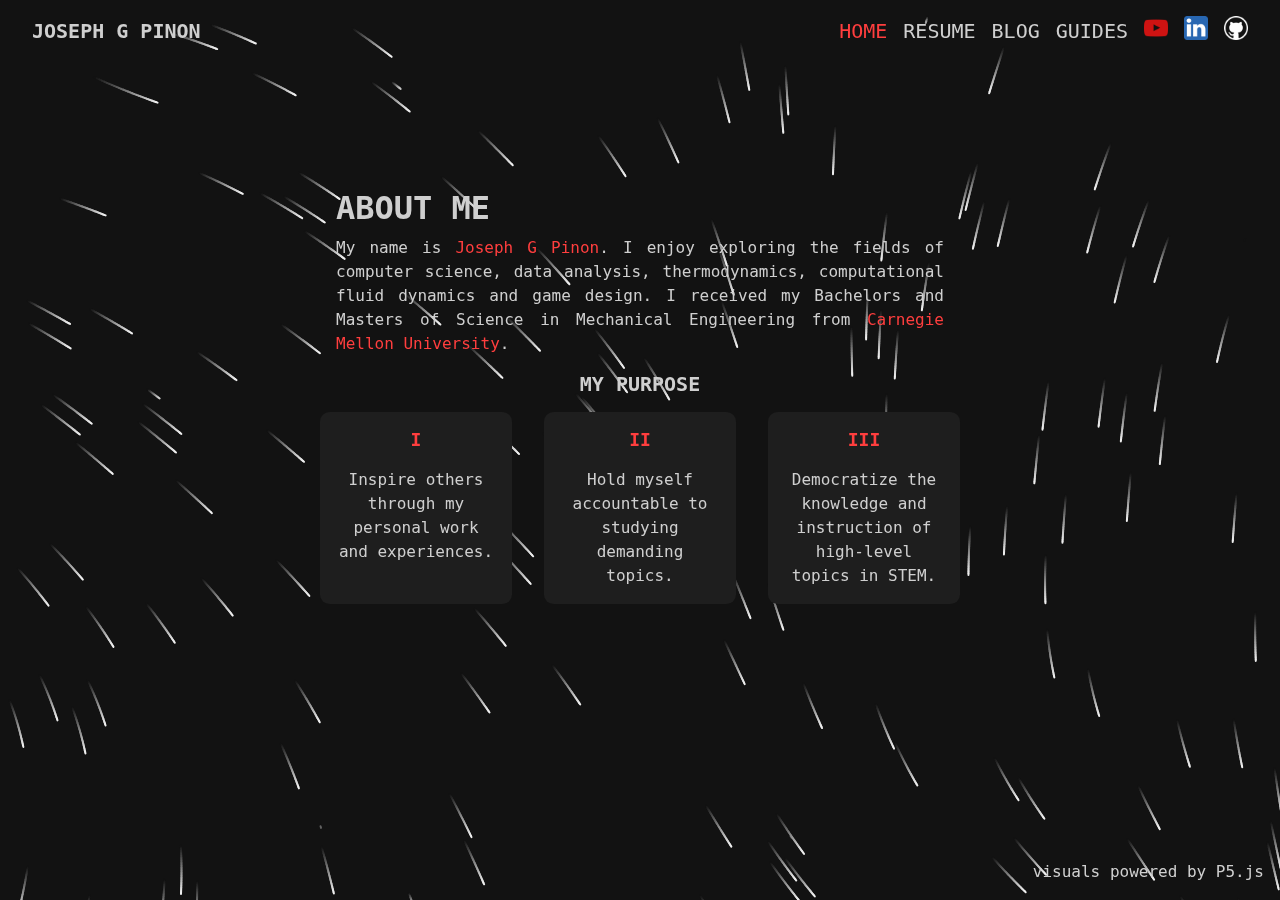
==== index.html @ daf1e98b "init" ====
<!DOCTYPE html>
<html lang="en">
<head>
    <meta charset="UTF-8">
    <meta name="viewport" content="width=device-width, initial-scale=1.0">
    <title>Joseph G Pinon</title>
    <link rel="stylesheet" href="/style.css">
    <script src="/libraries/p5.min.js"></script>
    <script src="libraries/p5.sound.min.js"></script>
</head>
<body>
    <Header> 
        <div class ="header-name">
            <a class = "nav-link" href = "index.html">JOSEPH G PINON</a>
        </div>
        <nav> 
            <ul class = "nav-header">
                <li><a class = "nav-link active" href = "/index.html">HOME</a></li>
                <li><a class = "nav-link" href = "/media/resume.pdf" target="_blank">RESUME</a></li>
                <li><a class = "nav-link" href = "/blog/blog.html">BLOG</a></li>
                <li><a class = "nav-link" href = "/guides/guides.html" >GUIDES</a></li>
            </ul>     
            <ul class = "icon-header">
                <li><a class = "nav-link" href = "/index.html"><img class = "icon" src = "/media/youtube.png"></a></li>
                <li><a class = "nav-link" href = "https://www.linkedin.com/in/joseph-pi%C3%B1on-65b6961a6/" target="_blank"><img class = "icon" src = "/media/linkedIn.png"></a></li>
                <li><a class = "nav-link" href = "https://github.com/joseph-pinon" target="_blank"><img class = "icon" src = "/media/github.png"></a></li>
            </ul>
        </nav>
    </Header>
    <div id = "home-canvas-container"></div>
    <main class = "home">
        <section>
            <h1>ABOUT ME</h1> 
            <div class = "home-about">
                <p>My name is <mark>Joseph G Pinon</mark>. I enjoy exploring the fields of computer science, data analysis, thermodynamics, computational fluid dynamics and game design. I received my Bachelors and Masters of Science in Mechanical Engineering from <mark>Carnegie Mellon University</mark>.</p> 
            </div>   
        </section>
        <section>
            <h2 class = "home-purpose">MY PURPOSE</h2> 
            <ol class = "home-purpose-container">
                <li class = "home-purpose-container-item">
                    <a>
                        <h3><mark>I</mark></h3>
                        <p>Inspire others through my personal work and experiences.</p>
                    </a>
                </li>
                <li class = "home-purpose-container-item">
                    <a>
                        <h3><mark>II</mark></h3>
                        <p>Hold myself accountable to studying demanding topics.</p>
                    </a>
                </li>
                <li class = "home-purpose-container-item">
                    <a>
                        <h3><mark>III</mark></h3>
                        <p>Democratize the knowledge and instruction of high-level topics in STEM.</p>
                    </a>
                </li>     
            </ol>
        </section> 
        <footer class = "home-footer">
            <p>visuals powered by P5.js</p>
        </footer>  
    <main>
    <script src="sketch.js"></script>
</body>
</html>
---- style.css ----
:root{
    --text-color: rgb(207, 207, 207);
    --background-color-main:  rgb(18, 18, 18);
    --background-color-secondary: rgb(30, 30, 30);
    --accent-color: rgb(255, 62, 62);
}

* {
    padding : 0px;
    margin : 0px;
    box-sizing: border-box;
}

body{
    background-color: var(--background-color-main);
    font-family: monospace, sans-serif;  
}

/*Core elements*/
h1{
    font-size: 2rem;
    margin: 1rem;
    color: var(--text-color);
}

h2{
    font-size: 1.25rem;
    margin: 1rem;
    color: var(--text-color)
}

h3{
    font-size: 1.125rem;
    margin: 1rem;
    color: var(--text-color)
}

p{
    font-size: 1rem;
    font-weight:lighter;
    margin: 1rem;
    color: var(--text-color);
}

hr{
   color:var(--text-color);
   margin-bottom: 1rem;
}

mark{
    background-color: transparent;
    color: var(--accent-color);
}

header{
    background-color: transparent;
    padding: 1rem 2rem 1rem 2rem;   
    display: flex;
    row-gap: 0.5rem;
    flex-wrap: wrap;
    align-items: center;
    user-select: none;
}

.header-guide{
    background-color: transparent;
    padding: 1rem 2rem 1rem 2rem;   
    display: flex;
    row-gap: 0.5rem;
    flex-wrap: wrap;
    justify-content: center;
    align-items: center;
    text-align: center;
    user-select: none;
    list-style: none;
}

nav{
    position:static;
    display: flex;
    flex-shrink: 1;
    flex-grow: 0;
    row-gap: 0.5rem;
    column-gap: 1rem;
    flex-wrap: wrap;
    flex-direction: row; 
}

.nav-guide{
    display: block;
}

a{
    text-decoration: none;
    cursor: pointer;
}

.carrot{
    padding: 1rem;
    font-size: 1.25rem;
    color: var(--text-color);
}

.header-name{
    position:static;
    font-weight: Bolder;
    padding-right: 2rem;
    flex-shrink: 0;
    flex-grow: 1;
}

.nav-link{
    font-size: 1.25rem;
    text-decoration: none;
    color: var(--text-color);
}

.nav-link:hover{
    color: var(--accent-color);
}

.nav-header{
    display:flex;
    gap: 1rem;
    list-style-type: none;
    align-items: center;
}

.icon-header{
    display:flex;
    gap: 1rem;
    list-style-type: none;
    align-items: center;
}

.icon{
    height: 1.5rem;
    width: 1.5rem;
}

.active{
    color:var(--accent-color)
}

/* Home Styles */
.home{
    width: clamp(20rem, 50%, 70ch);
    margin: auto;
    margin-top: 15vh;
    line-height: 1.5rem;
    text-align: justify;
    user-select: none;
}

.home-purpose-container{ 
    display: flex;
    flex-wrap: wrap;
    gap: 2rem;
    list-style: none;
}

.home-purpose-container-item{
    cursor: pointer;
    border-radius: 5%;
    background-color: var(--background-color-secondary);
    flex-grow: 1;
    flex-basis: 10rem;
    text-align: center;
    transition: 0.333s;
}

.home-purpose-container-item:hover{
    scale: 1.05;
    transition: 0.33s;
}

.home-purpose{
    text-align: center;
}

.home-canvas{
    position: absolute;
    top:0px;
    left:0px;
    width:100%
}
#home-canvas-container{
    width: 100%;
    height: 100%;
    position: absolute;
    top: 0px;
    left: 0px;
    z-index: -1;
    overflow: hidden;
}

.home-footer{
    position:absolute;
    right: 0px;
    bottom: 0px;
}

/* Guides Styles */
.guides-container{
    margin-top: 2rem;
    margin-left: auto;
    margin-right: auto;
    margin-bottom: 2rem;

    width: 75%;

    display: grid;
    gap: 2rem;
    grid-template-columns: repeat(auto-fit, minmax(min(20rem, 100%), auto));
}

.guides-group{
    border-radius: 2%;
    background-color: var(--background-color-secondary);
    overflow: hidden;
    transition: 0.3s;
}

.guides-group:hover{
    scale: 1.05;
    transition: 0.3s;
}

.guide-icon{
    width: 100%;
    height: 10rem;
    object-fit: cover;
}

.page-header{
    text-align: center;
}

.page-description{
    text-align: center;
    margin-left: auto;
    margin-right: auto;
    width: clamp(1rem, 75%, 80ch);
}

.lesson-description{
    margin-top: 0.5rem;
    margin-bottom: 0.5rem;
}

.guide{
    max-width: 90ch;
    min-width: auto;
    margin: auto;
    overflow: auto;
    background-color: var(--background-color-secondary);
}

.body-lesson{
    display: grid;
    height: 100vh;
    grid-template-columns: min-content auto;
    grid-template-rows:min-content auto;
    
}

.nav-lesson{
    display: block;
    grid-column-start: 1;
    grid-column-end: 3;
    justify-content: center;
    border-bottom: 1px solid var(--text-color);
}
aside{
    display: flex;
    flex-direction: column;
    color: var(--text-color);
}

.contents{
    margin: 1rem;
    padding-left: 1rem;
    padding-bottom: 1rem;
    padding-right: 2rem;
    background-color: var(--background-color-secondary);
    border-radius: 5px;
    display: block;
    list-style-type: upper-roman;
    list-style-position: inside;
}

.contents li{
    font-size: 1rem;
    position: relative;
}

.contents li a{
    position: absolute;
    left: 4rem;
}

.contents li:hover{
    color: var(--accent-color);
}

.main-guide{
    overflow: auto;
}

.code-header{
    position: relative;
    background-color: red;
}

.lessons-container{
    width: 90%;
    margin: auto;
    display: flex;
    flex-direction: column;
    gap: 0.5rem;
}
.lesson{
    background-color: var(--background-color-secondary);
    border-radius: 10px;
    transition: 0.3s;
}

.lesson:hover{
    transform: translate(1rem, 0px);
    transition: 0.3s;
}

/*Code Styling*/
pre code.hljs {
    display: block;
    overflow-x: auto;
    padding: 1rem;
    border-radius: 1%;
    width: 79ch;
    margin: auto;
    margin-top: 1rem;
    margin-bottom: 1rem;
}
.hljs {
    background: var(--background-color-main);
    color: var(--text-color);
}
.hljs-subst {
    color: #aaa
}
.hljs-section {
    color: #fff
}
.hljs-comment,
.hljs-quote,
.hljs-meta {
    color: #444
}
.hljs-string,
.hljs-symbol,
.hljs-bullet,
.hljs-regexp {
    color: #00cc66
}
.hljs-number,
.hljs-addition {
    color: #00cc66
}
.hljs-built_in,
.hljs-literal,
.hljs-type,
.hljs-template-variable,
.hljs-attribute,
.hljs-link {
    color: #32aaee
}
.hljs-keyword,
.hljs-selector-tag,
.hljs-name,
.hljs-selector-id,
.hljs-selector-class {
    color: var(--accent-color);
}
.hljs-title,
.hljs-deletion,
.hljs-template-tag {
    color: rgb(255, 255, 50);
}

.hljs-variable{
    color: blue;
}

.hljs-title.class_{
    color: rgb(255, 174, 0);
}

.hljs-section,
.hljs-doctag,
.hljs-strong {
    font-weight: bold
}
.hljs-emphasis {
    font-style: italic
}
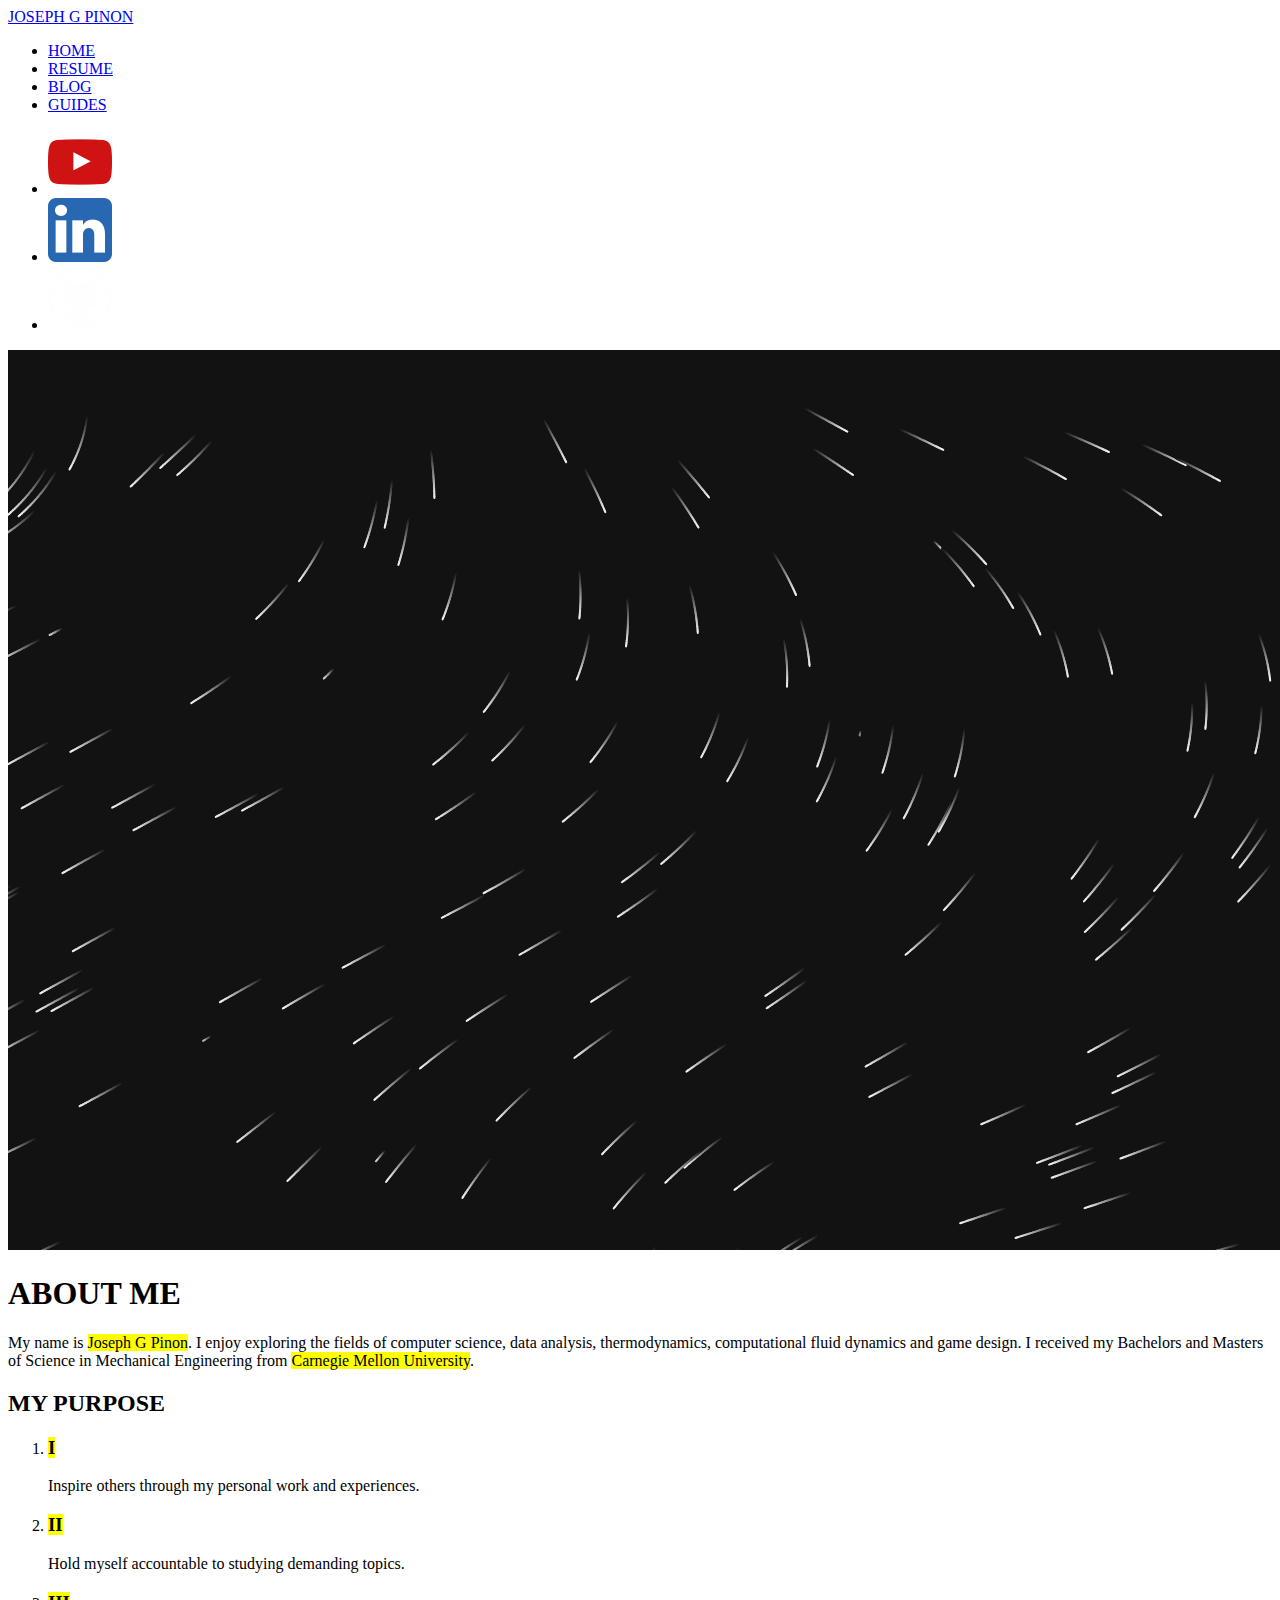
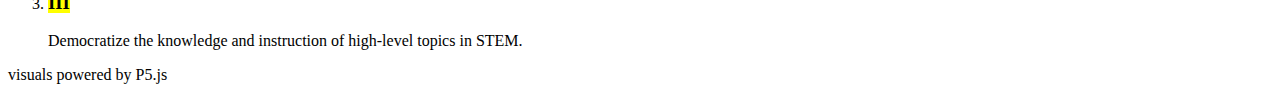
==== commit 670c052e: "Update index.html" ====
--- a/index.html
+++ b/index.html
@@ -4,7 +4,7 @@
     <meta charset="UTF-8">
     <meta name="viewport" content="width=device-width, initial-scale=1.0">
     <title>Joseph G Pinon</title>
-    <link rel="stylesheet" href="/style.css">
+    <link rel="stylesheet" href="website/style.css">
     <script src="/libraries/p5.min.js"></script>
     <script src="libraries/p5.sound.min.js"></script>
 </head>
@@ -64,4 +64,4 @@
     <main>
     <script src="sketch.js"></script>
 </body>
-</html>+</html>
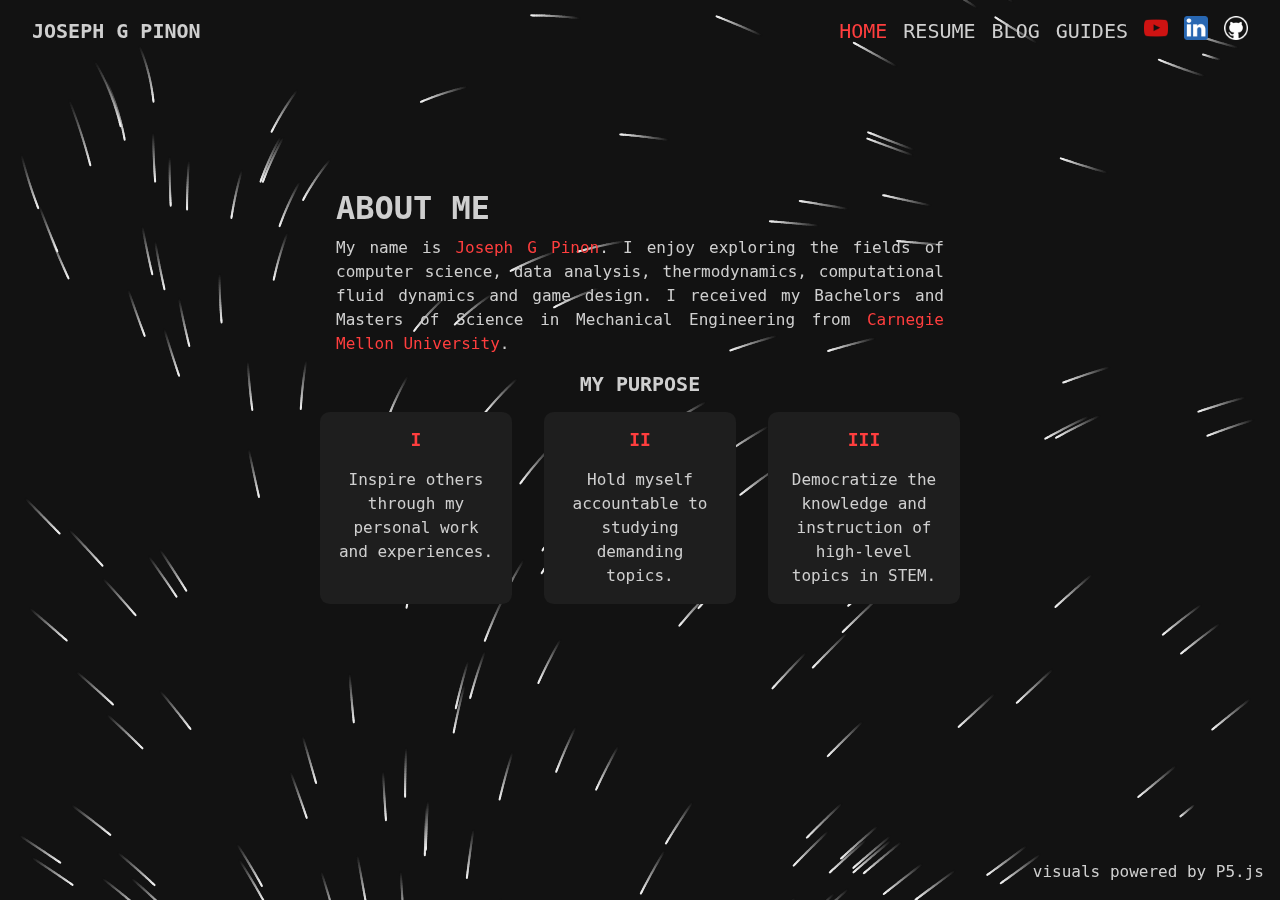
==== commit 0b3b09b4: "Update index.html" ====
--- a/index.html
+++ b/index.html
@@ -4,7 +4,7 @@
     <meta charset="UTF-8">
     <meta name="viewport" content="width=device-width, initial-scale=1.0">
     <title>Joseph G Pinon</title>
-    <link rel="stylesheet" href="website/style.css">
+    <link rel="stylesheet" href="style.css">
     <script src="/libraries/p5.min.js"></script>
     <script src="libraries/p5.sound.min.js"></script>
 </head>
--- a/style.css
+++ b/style.css
@@ -0,0 +1,405 @@
+:root{
+    --text-color: rgb(207, 207, 207);
+    --background-color-main:  rgb(18, 18, 18);
+    --background-color-secondary: rgb(30, 30, 30);
+    --accent-color: rgb(255, 62, 62);
+}
+
+* {
+    padding : 0px;
+    margin : 0px;
+    box-sizing: border-box;
+}
+
+body{
+    background-color: var(--background-color-main);
+    font-family: monospace, sans-serif;  
+}
+
+/*Core elements*/
+h1{
+    font-size: 2rem;
+    margin: 1rem;
+    color: var(--text-color);
+}
+
+h2{
+    font-size: 1.25rem;
+    margin: 1rem;
+    color: var(--text-color)
+}
+
+h3{
+    font-size: 1.125rem;
+    margin: 1rem;
+    color: var(--text-color)
+}
+
+p{
+    font-size: 1rem;
+    font-weight:lighter;
+    margin: 1rem;
+    color: var(--text-color);
+}
+
+hr{
+   color:var(--text-color);
+   margin-bottom: 1rem;
+}
+
+mark{
+    background-color: transparent;
+    color: var(--accent-color);
+}
+
+header{
+    background-color: transparent;
+    padding: 1rem 2rem 1rem 2rem;   
+    display: flex;
+    row-gap: 0.5rem;
+    flex-wrap: wrap;
+    align-items: center;
+    user-select: none;
+}
+
+.header-guide{
+    background-color: transparent;
+    padding: 1rem 2rem 1rem 2rem;   
+    display: flex;
+    row-gap: 0.5rem;
+    flex-wrap: wrap;
+    justify-content: center;
+    align-items: center;
+    text-align: center;
+    user-select: none;
+    list-style: none;
+}
+
+nav{
+    position:static;
+    display: flex;
+    flex-shrink: 1;
+    flex-grow: 0;
+    row-gap: 0.5rem;
+    column-gap: 1rem;
+    flex-wrap: wrap;
+    flex-direction: row; 
+}
+
+.nav-guide{
+    display: block;
+}
+
+a{
+    text-decoration: none;
+    cursor: pointer;
+}
+
+.carrot{
+    padding: 1rem;
+    font-size: 1.25rem;
+    color: var(--text-color);
+}
+
+.header-name{
+    position:static;
+    font-weight: Bolder;
+    padding-right: 2rem;
+    flex-shrink: 0;
+    flex-grow: 1;
+}
+
+.nav-link{
+    font-size: 1.25rem;
+    text-decoration: none;
+    color: var(--text-color);
+}
+
+.nav-link:hover{
+    color: var(--accent-color);
+}
+
+.nav-header{
+    display:flex;
+    gap: 1rem;
+    list-style-type: none;
+    align-items: center;
+}
+
+.icon-header{
+    display:flex;
+    gap: 1rem;
+    list-style-type: none;
+    align-items: center;
+}
+
+.icon{
+    height: 1.5rem;
+    width: 1.5rem;
+}
+
+.active{
+    color:var(--accent-color)
+}
+
+/* Home Styles */
+.home{
+    width: clamp(20rem, 50%, 70ch);
+    margin: auto;
+    margin-top: 15vh;
+    line-height: 1.5rem;
+    text-align: justify;
+    user-select: none;
+}
+
+.home-purpose-container{ 
+    display: flex;
+    flex-wrap: wrap;
+    gap: 2rem;
+    list-style: none;
+}
+
+.home-purpose-container-item{
+    cursor: pointer;
+    border-radius: 5%;
+    background-color: var(--background-color-secondary);
+    flex-grow: 1;
+    flex-basis: 10rem;
+    text-align: center;
+    transition: 0.333s;
+}
+
+.home-purpose-container-item:hover{
+    scale: 1.05;
+    transition: 0.33s;
+}
+
+.home-purpose{
+    text-align: center;
+}
+
+.home-canvas{
+    position: absolute;
+    top:0px;
+    left:0px;
+    width:100%
+}
+#home-canvas-container{
+    width: 100%;
+    height: 100%;
+    position: absolute;
+    top: 0px;
+    left: 0px;
+    z-index: -1;
+    overflow: hidden;
+}
+
+.home-footer{
+    position:absolute;
+    right: 0px;
+    bottom: 0px;
+}
+
+/* Guides Styles */
+.guides-container{
+    margin-top: 2rem;
+    margin-left: auto;
+    margin-right: auto;
+    margin-bottom: 2rem;
+
+    width: 75%;
+
+    display: grid;
+    gap: 2rem;
+    grid-template-columns: repeat(auto-fit, minmax(min(20rem, 100%), auto));
+}
+
+.guides-group{
+    border-radius: 2%;
+    background-color: var(--background-color-secondary);
+    overflow: hidden;
+    transition: 0.3s;
+}
+
+.guides-group:hover{
+    scale: 1.05;
+    transition: 0.3s;
+}
+
+.guide-icon{
+    width: 100%;
+    height: 10rem;
+    object-fit: cover;
+}
+
+.page-header{
+    text-align: center;
+}
+
+.page-description{
+    text-align: center;
+    margin-left: auto;
+    margin-right: auto;
+    width: clamp(1rem, 75%, 80ch);
+}
+
+.lesson-description{
+    margin-top: 0.5rem;
+    margin-bottom: 0.5rem;
+}
+
+.guide{
+    max-width: 90ch;
+    min-width: auto;
+    margin: auto;
+    overflow: auto;
+    background-color: var(--background-color-secondary);
+}
+
+.body-lesson{
+    display: grid;
+    height: 100vh;
+    grid-template-columns: min-content auto;
+    grid-template-rows:min-content auto;
+    
+}
+
+.nav-lesson{
+    display: block;
+    grid-column-start: 1;
+    grid-column-end: 3;
+    justify-content: center;
+    border-bottom: 1px solid var(--text-color);
+}
+aside{
+    display: flex;
+    flex-direction: column;
+    color: var(--text-color);
+}
+
+.contents{
+    margin: 1rem;
+    padding-left: 1rem;
+    padding-bottom: 1rem;
+    padding-right: 2rem;
+    background-color: var(--background-color-secondary);
+    border-radius: 5px;
+    display: block;
+    list-style-type: upper-roman;
+    list-style-position: inside;
+}
+
+.contents li{
+    font-size: 1rem;
+    position: relative;
+}
+
+.contents li a{
+    position: absolute;
+    left: 4rem;
+}
+
+.contents li:hover{
+    color: var(--accent-color);
+}
+
+.main-guide{
+    overflow: auto;
+}
+
+.code-header{
+    position: relative;
+    background-color: red;
+}
+
+.lessons-container{
+    width: 90%;
+    margin: auto;
+    display: flex;
+    flex-direction: column;
+    gap: 0.5rem;
+}
+.lesson{
+    background-color: var(--background-color-secondary);
+    border-radius: 10px;
+    transition: 0.3s;
+}
+
+.lesson:hover{
+    transform: translate(1rem, 0px);
+    transition: 0.3s;
+}
+
+/*Code Styling*/
+pre code.hljs {
+    display: block;
+    overflow-x: auto;
+    padding: 1rem;
+    border-radius: 1%;
+    width: 79ch;
+    margin: auto;
+    margin-top: 1rem;
+    margin-bottom: 1rem;
+}
+.hljs {
+    background: var(--background-color-main);
+    color: var(--text-color);
+}
+.hljs-subst {
+    color: #aaa
+}
+.hljs-section {
+    color: #fff
+}
+.hljs-comment,
+.hljs-quote,
+.hljs-meta {
+    color: #444
+}
+.hljs-string,
+.hljs-symbol,
+.hljs-bullet,
+.hljs-regexp {
+    color: #00cc66
+}
+.hljs-number,
+.hljs-addition {
+    color: #00cc66
+}
+.hljs-built_in,
+.hljs-literal,
+.hljs-type,
+.hljs-template-variable,
+.hljs-attribute,
+.hljs-link {
+    color: #32aaee
+}
+.hljs-keyword,
+.hljs-selector-tag,
+.hljs-name,
+.hljs-selector-id,
+.hljs-selector-class {
+    color: var(--accent-color);
+}
+.hljs-title,
+.hljs-deletion,
+.hljs-template-tag {
+    color: rgb(255, 255, 50);
+}
+
+.hljs-variable{
+    color: blue;
+}
+
+.hljs-title.class_{
+    color: rgb(255, 174, 0);
+}
+
+.hljs-section,
+.hljs-doctag,
+.hljs-strong {
+    font-weight: bold
+}
+.hljs-emphasis {
+    font-style: italic
+}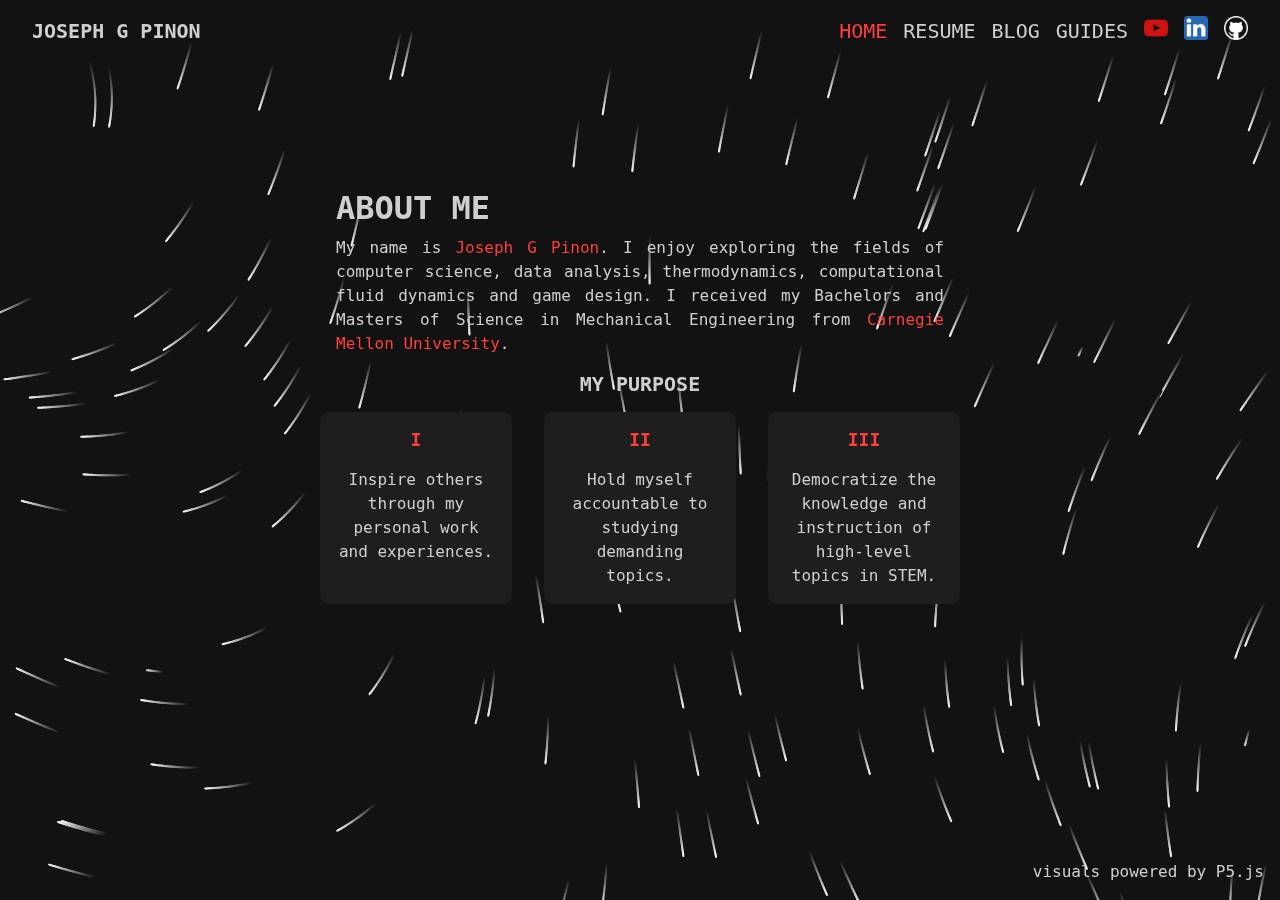
==== commit cff194e8: "fixed index" ====
--- a/index.html
+++ b/index.html
@@ -4,7 +4,7 @@
     <meta charset="UTF-8">
     <meta name="viewport" content="width=device-width, initial-scale=1.0">
     <title>Joseph G Pinon</title>
-    <link rel="stylesheet" href="style.css">
+    <link rel="stylesheet" href="/style.css">
     <script src="/libraries/p5.min.js"></script>
     <script src="libraries/p5.sound.min.js"></script>
 </head>
@@ -15,15 +15,15 @@
         </div>
         <nav> 
             <ul class = "nav-header">
-                <li><a class = "nav-link active" href = "/index.html">HOME</a></li>
-                <li><a class = "nav-link" href = "/media/resume.pdf" target="_blank">RESUME</a></li>
-                <li><a class = "nav-link" href = "/blog/blog.html">BLOG</a></li>
-                <li><a class = "nav-link" href = "/guides/guides.html" >GUIDES</a></li>
+                <li><a class = "nav-link active" href = "index.html">HOME</a></li>
+                <li><a class = "nav-link" href = "media/resume.pdf" target="_blank">RESUME</a></li>
+                <li><a class = "nav-link" href = "blog/blog.html">BLOG</a></li>
+                <li><a class = "nav-link" href = "guides/guides.html" >GUIDES</a></li>
             </ul>     
             <ul class = "icon-header">
-                <li><a class = "nav-link" href = "/index.html"><img class = "icon" src = "/media/youtube.png"></a></li>
-                <li><a class = "nav-link" href = "https://www.linkedin.com/in/joseph-pi%C3%B1on-65b6961a6/" target="_blank"><img class = "icon" src = "/media/linkedIn.png"></a></li>
-                <li><a class = "nav-link" href = "https://github.com/joseph-pinon" target="_blank"><img class = "icon" src = "/media/github.png"></a></li>
+                <li><a class = "nav-link" href = "index.html"><img class = "icon" src = "media/youtube.png"></a></li>
+                <li><a class = "nav-link" href = "https://www.linkedin.com/in/joseph-pi%C3%B1on-65b6961a6/" target="_blank"><img class = "icon" src = "media/linkedIn.png"></a></li>
+                <li><a class = "nav-link" href = "https://github.com/joseph-pinon" target="_blank"><img class = "icon" src = "media/github.png"></a></li>
             </ul>
         </nav>
     </Header>
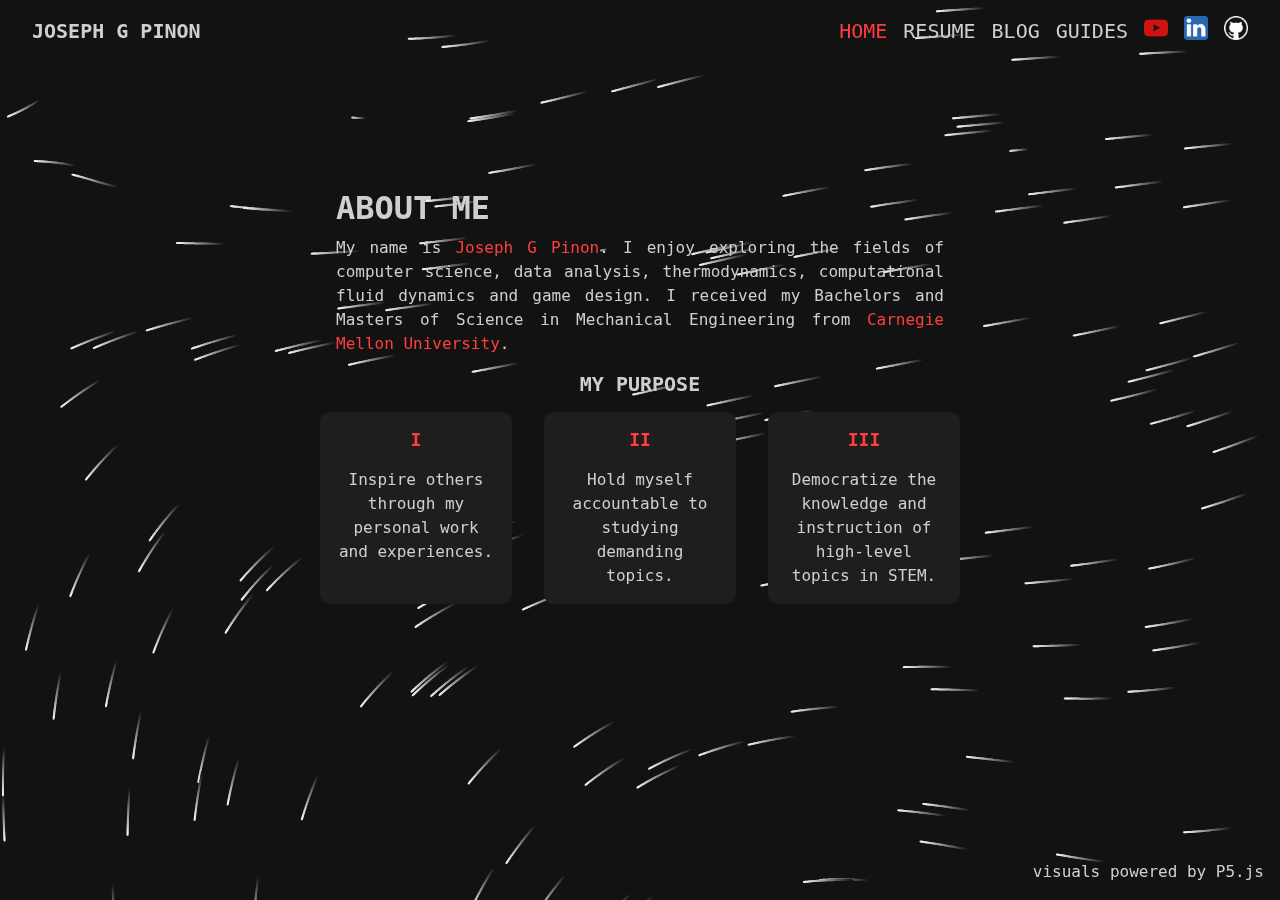
==== commit e04d87a2: "index updated" ====
--- a/index.html
+++ b/index.html
@@ -4,8 +4,8 @@
     <meta charset="UTF-8">
     <meta name="viewport" content="width=device-width, initial-scale=1.0">
     <title>Joseph G Pinon</title>
-    <link rel="stylesheet" href="/style.css">
-    <script src="/libraries/p5.min.js"></script>
+    <link rel="stylesheet" href="style.css">
+    <script src="libraries/p5.min.js"></script>
     <script src="libraries/p5.sound.min.js"></script>
 </head>
 <body>
